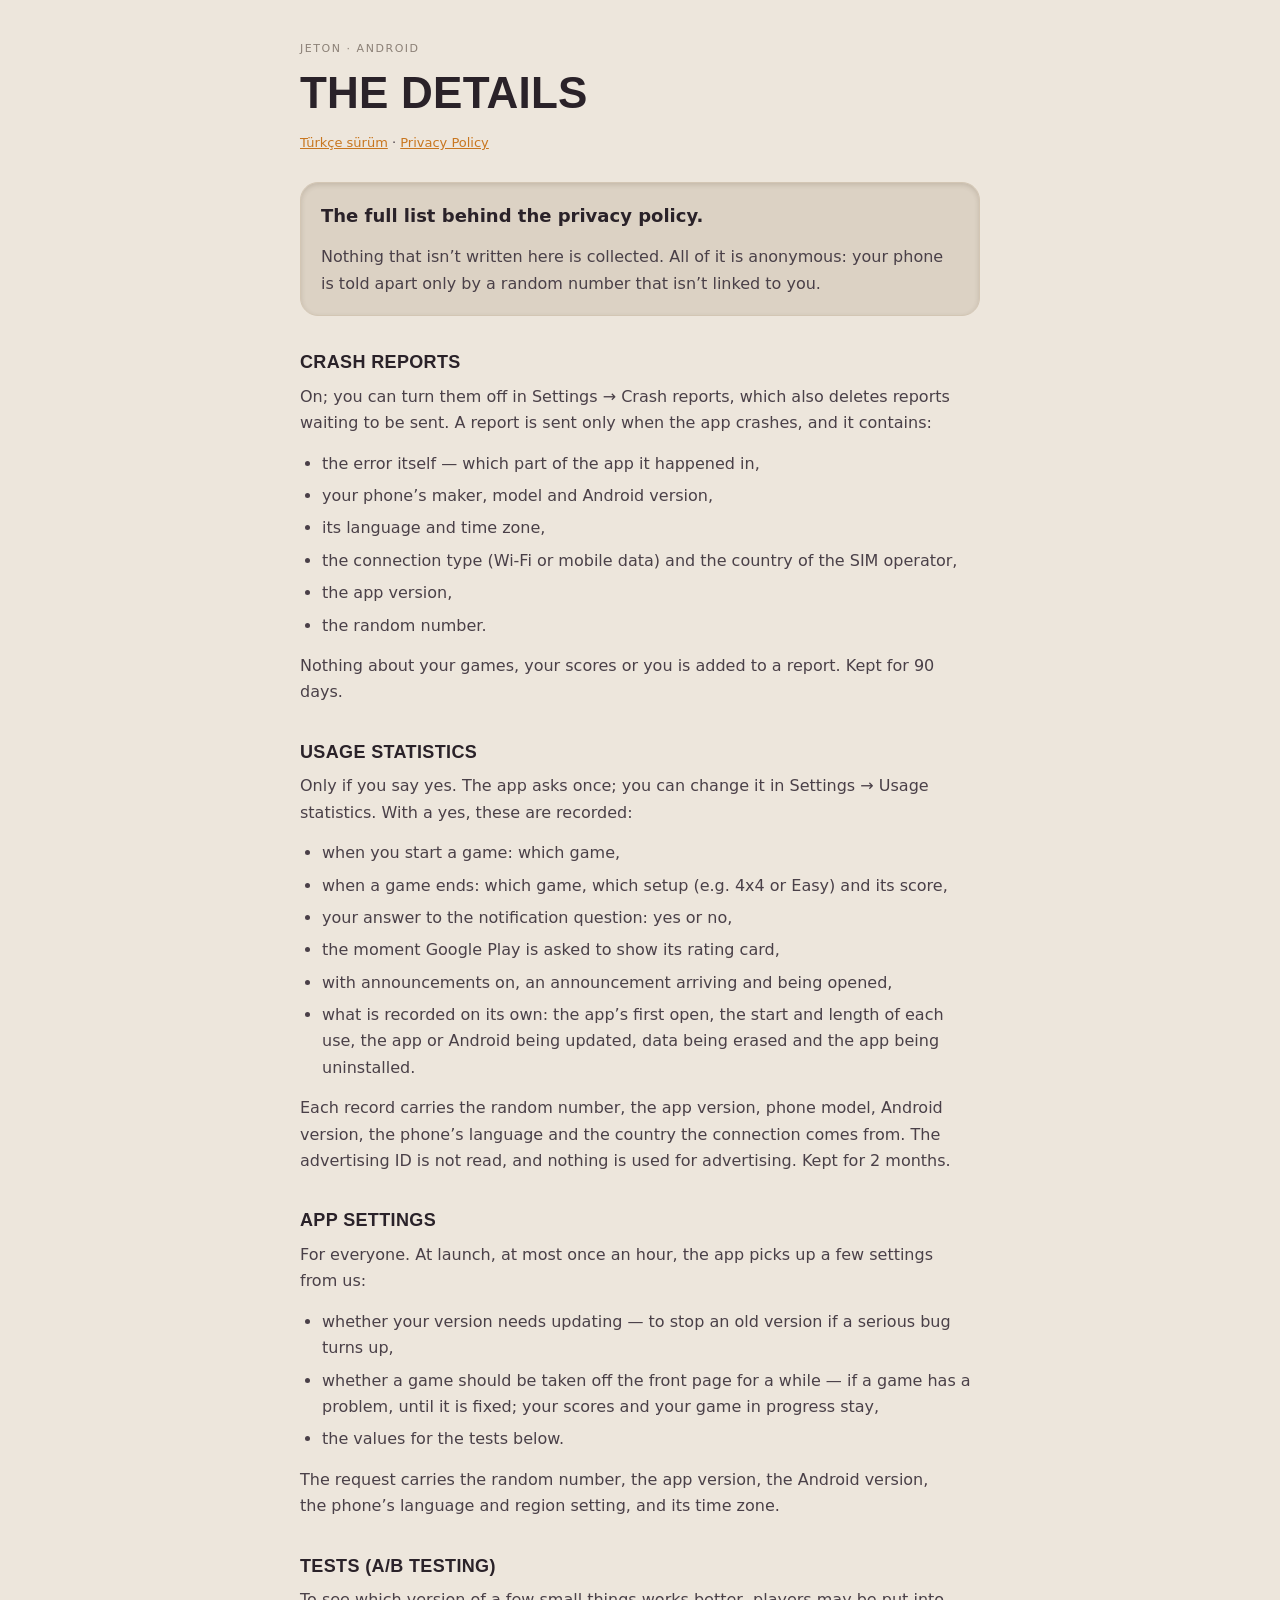
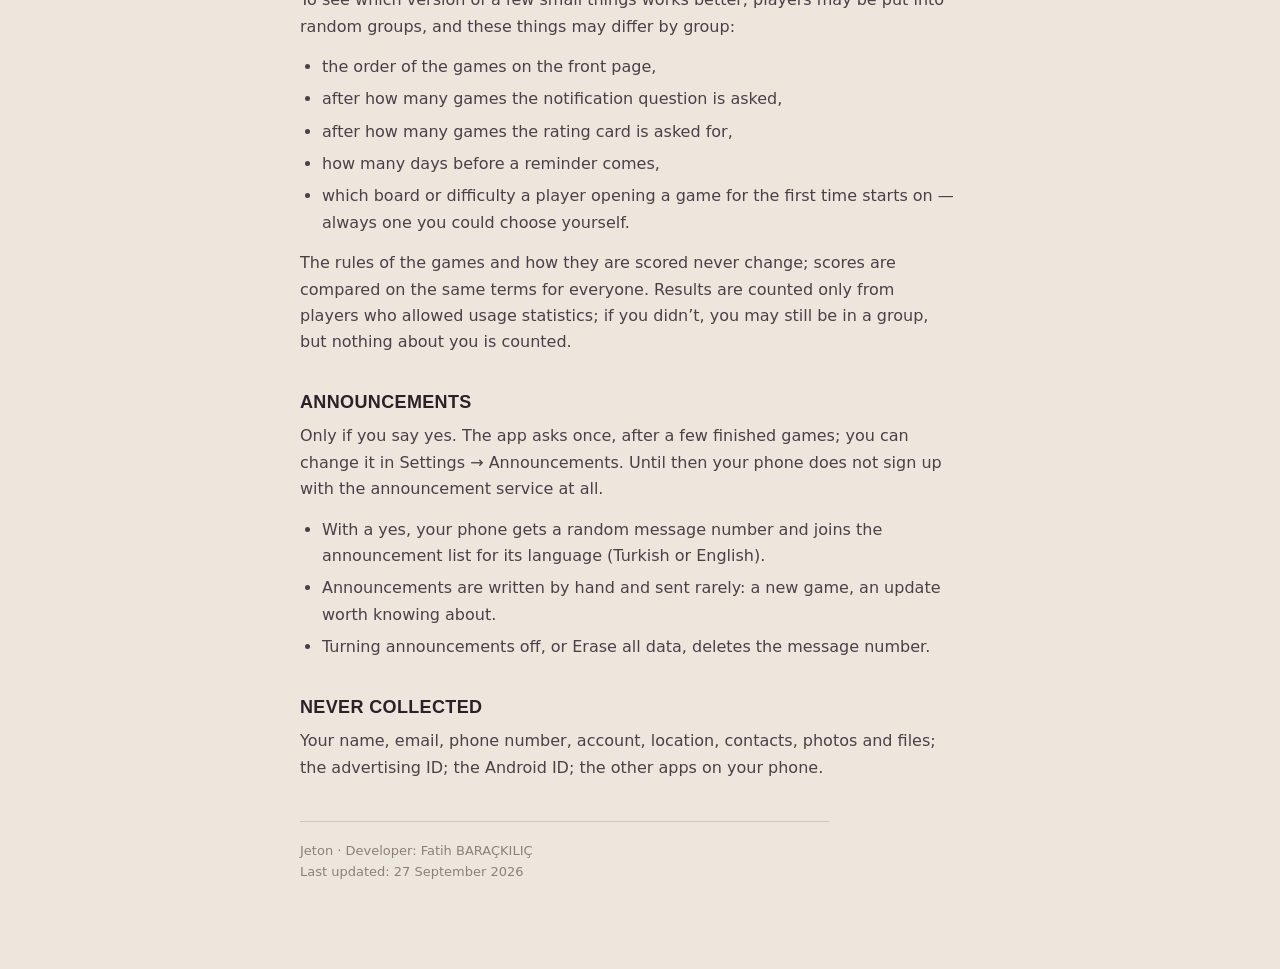
==== data-en.html @ 2e234ec6 "Say what Jeton now sends, and list it item by item on its own page The app sends crash reports, usag" ====
<!doctype html>
<html lang="en">
<head>
<meta charset="utf-8">
<meta name="viewport" content="width=device-width, initial-scale=1">
<title>Jeton — What is collected, in detail</title>
<meta name="description" content="The full list of what Jeton collects.">
<link rel="stylesheet" href="style.css">
</head>
<body>
<div class="page">

<p class="eyebrow">Jeton · Android</p>
<h1>The details</h1>
<p class="lang"><a href="veri.html">Türkçe sürüm</a> · <a href="privacy-en.html">Privacy Policy</a></p>

<div class="lede">
  <p class="big">The full list behind the privacy policy.</p>
  <p>
    Nothing that isn’t written here is collected. All of it is anonymous: your
    phone is told apart only by a random number that isn’t linked to you.
  </p>
</div>

<h2 id="crashes">Crash reports</h2>
<p>
  On; you can turn them off in Settings → Crash reports, which also deletes
  reports waiting to be sent. A report is sent only when the app crashes, and
  it contains:
</p>
<ul>
  <li>the error itself — which part of the app it happened in,</li>
  <li>your phone’s maker, model and Android version,</li>
  <li>its language and time zone,</li>
  <li>the connection type (Wi-Fi or mobile data) and the country of the SIM
    operator,</li>
  <li>the app version,</li>
  <li>the random number.</li>
</ul>
<p>Nothing about your games, your scores or you is added to a report. Kept for 90 days.</p>

<h2 id="usage">Usage statistics</h2>
<p>
  Only if you say yes. The app asks once; you can change it in Settings →
  Usage statistics. With a yes, these are recorded:
</p>
<ul>
  <li>when you start a game: which game,</li>
  <li>when a game ends: which game, which setup (e.g. 4x4 or Easy) and its
    score,</li>
  <li>your answer to the notification question: yes or no,</li>
  <li>the moment Google Play is asked to show its rating card,</li>
  <li>with announcements on, an announcement arriving and being opened,</li>
  <li>what is recorded on its own: the app’s first open, the start and length
    of each use, the app or Android being updated, data being erased and the
    app being uninstalled.</li>
</ul>
<p>
  Each record carries the random number, the app version, phone model, Android
  version, the phone’s language and the country the connection comes from. The
  advertising ID is not read, and nothing is used for advertising. Kept for 2
  months.
</p>

<h2 id="settings">App settings</h2>
<p>
  For everyone. At launch, at most once an hour, the app picks up a few
  settings from us:
</p>
<ul>
  <li>whether your version needs updating — to stop an old version if a serious
    bug turns up,</li>
  <li>whether a game should be taken off the front page for a while — if a game
    has a problem, until it is fixed; your scores and your game in progress
    stay,</li>
  <li>the values for the tests below.</li>
</ul>
<p>
  The request carries the random number, the app version, the Android version,
  the phone’s language and region setting, and its time zone.
</p>

<h2 id="tests">Tests (A/B testing)</h2>
<p>
  To see which version of a few small things works better, players may be put
  into random groups, and these things may differ by group:
</p>
<ul>
  <li>the order of the games on the front page,</li>
  <li>after how many games the notification question is asked,</li>
  <li>after how many games the rating card is asked for,</li>
  <li>how many days before a reminder comes,</li>
  <li>which board or difficulty a player opening a game for the first time
    starts on — always one you could choose yourself.</li>
</ul>
<p>
  The rules of the games and how they are scored never change; scores are
  compared on the same terms for everyone. Results are counted only from
  players who allowed usage statistics; if you didn’t, you may still be in a
  group, but nothing about you is counted.
</p>

<h2 id="announcements">Announcements</h2>
<p>
  Only if you say yes. The app asks once, after a few finished games; you can
  change it in Settings → Announcements. Until then your phone does not sign up
  with the announcement service at all.
</p>
<ul>
  <li>With a yes, your phone gets a random message number and joins the
    announcement list for its language (Turkish or English).</li>
  <li>Announcements are written by hand and sent rarely: a new game, an update
    worth knowing about.</li>
  <li>Turning announcements off, or Erase all data, deletes the message
    number.</li>
</ul>

<h2>Never collected</h2>
<p>
  Your name, email, phone number, account, location, contacts, photos and
  files; the advertising ID; the Android ID; the other apps on your phone.
</p>

<p class="meta">
  Jeton · Developer: Fatih BARAÇKILIÇ<br>
  Last updated: 27 September 2026
</p>

</div>
</body>
</html>
---- style.css ----
/* Jeton'un kendi paleti: ui/theme/CabinetColors.kt'den okundu ki sayfa ile
   uygulama birbirinden kopmasın. Açık yarısı :root'ta. */
:root {
  --shell: #EDE6DC;
  --card: #FBF7F0;
  --well: #DCD2C4;
  --line: #D3C6B4;
  --ink: #2A2229;
  --ink-muted: #4A4048;
  --ink-faint: #8C8177;
  --accent: #C8761F;
  --accent-base: #8E5013;
  --key-base: #C9BCA9;
  --well-shadow: rgba(66, 52, 34, 0.16);
  --focus: #8E5013;
  color-scheme: light dark;
}

@media (prefers-color-scheme: dark) {
  :root {
    --shell: #171216;
    --card: #241C24;
    --well: #100C10;
    --line: #3A2F3B;
    --ink: #F6EFE6;
    --ink-muted: #C6B8C1;
    --ink-faint: #8E8390;
    --accent: #F2A33C;
    --accent-base: #8E5A1B;
    --key-base: #0D090C;
    --well-shadow: rgba(0, 0, 0, 0.55);
    --focus: #F7B863;
  }
}

* { box-sizing: border-box; }

body {
  background: var(--shell);
  color: var(--ink);
  font-family: "Public Sans", system-ui, -apple-system, Segoe UI, sans-serif;
  font-size: 16px;
  line-height: 1.65;
  margin: 0;
  padding: 40px 20px 72px;
  -webkit-font-smoothing: antialiased;
}

.page {
  max-width: 680px;
  margin: 0 auto;
}

a { color: var(--accent); }

:focus-visible {
  outline: 2px solid var(--focus);
  outline-offset: 3px;
}

.eyebrow {
  font-size: 11px;
  letter-spacing: 0.14em;
  text-transform: uppercase;
  color: var(--ink-faint);
  margin: 0 0 12px;
}

h1 {
  font-family: "Archivo", "Helvetica Neue", Arial, sans-serif;
  font-weight: 800;
  text-transform: uppercase;
  letter-spacing: 0.005em;
  font-size: clamp(30px, 7vw, 44px);
  line-height: 1.05;
  margin: 0 0 16px;
}

h2 {
  font-family: "Archivo", "Helvetica Neue", Arial, sans-serif;
  font-weight: 800;
  text-transform: uppercase;
  letter-spacing: 0.02em;
  font-size: 18px;
  line-height: 1.2;
  margin: 36px 0 10px;
}

p, li { color: var(--ink-muted); }
p { margin: 0 0 14px; max-width: 64ch; }
ul { margin: 0 0 14px; padding-left: 22px; }
li { margin-bottom: 6px; }
strong { color: var(--ink); }

/* Özet, uygulamadaki kuyu: içeri gömülü tek gölge, Material yüksekliği yok. */
.lede {
  background: var(--well);
  border: 1px solid var(--line);
  border-radius: 18px;
  box-shadow: inset 0 2px 5px var(--well-shadow);
  padding: 18px 20px;
  margin: 24px 0 8px;
}

.lede p:last-child { margin-bottom: 0; }

.lede .big {
  color: var(--ink);
  font-size: 18px;
  font-weight: 600;
}

.meta {
  font-size: 13px;
  color: var(--ink-faint);
  margin-top: 40px;
  padding-top: 18px;
  border-top: 1px solid var(--line);
}

.lang {
  font-size: 13px;
  margin-bottom: 28px;
}
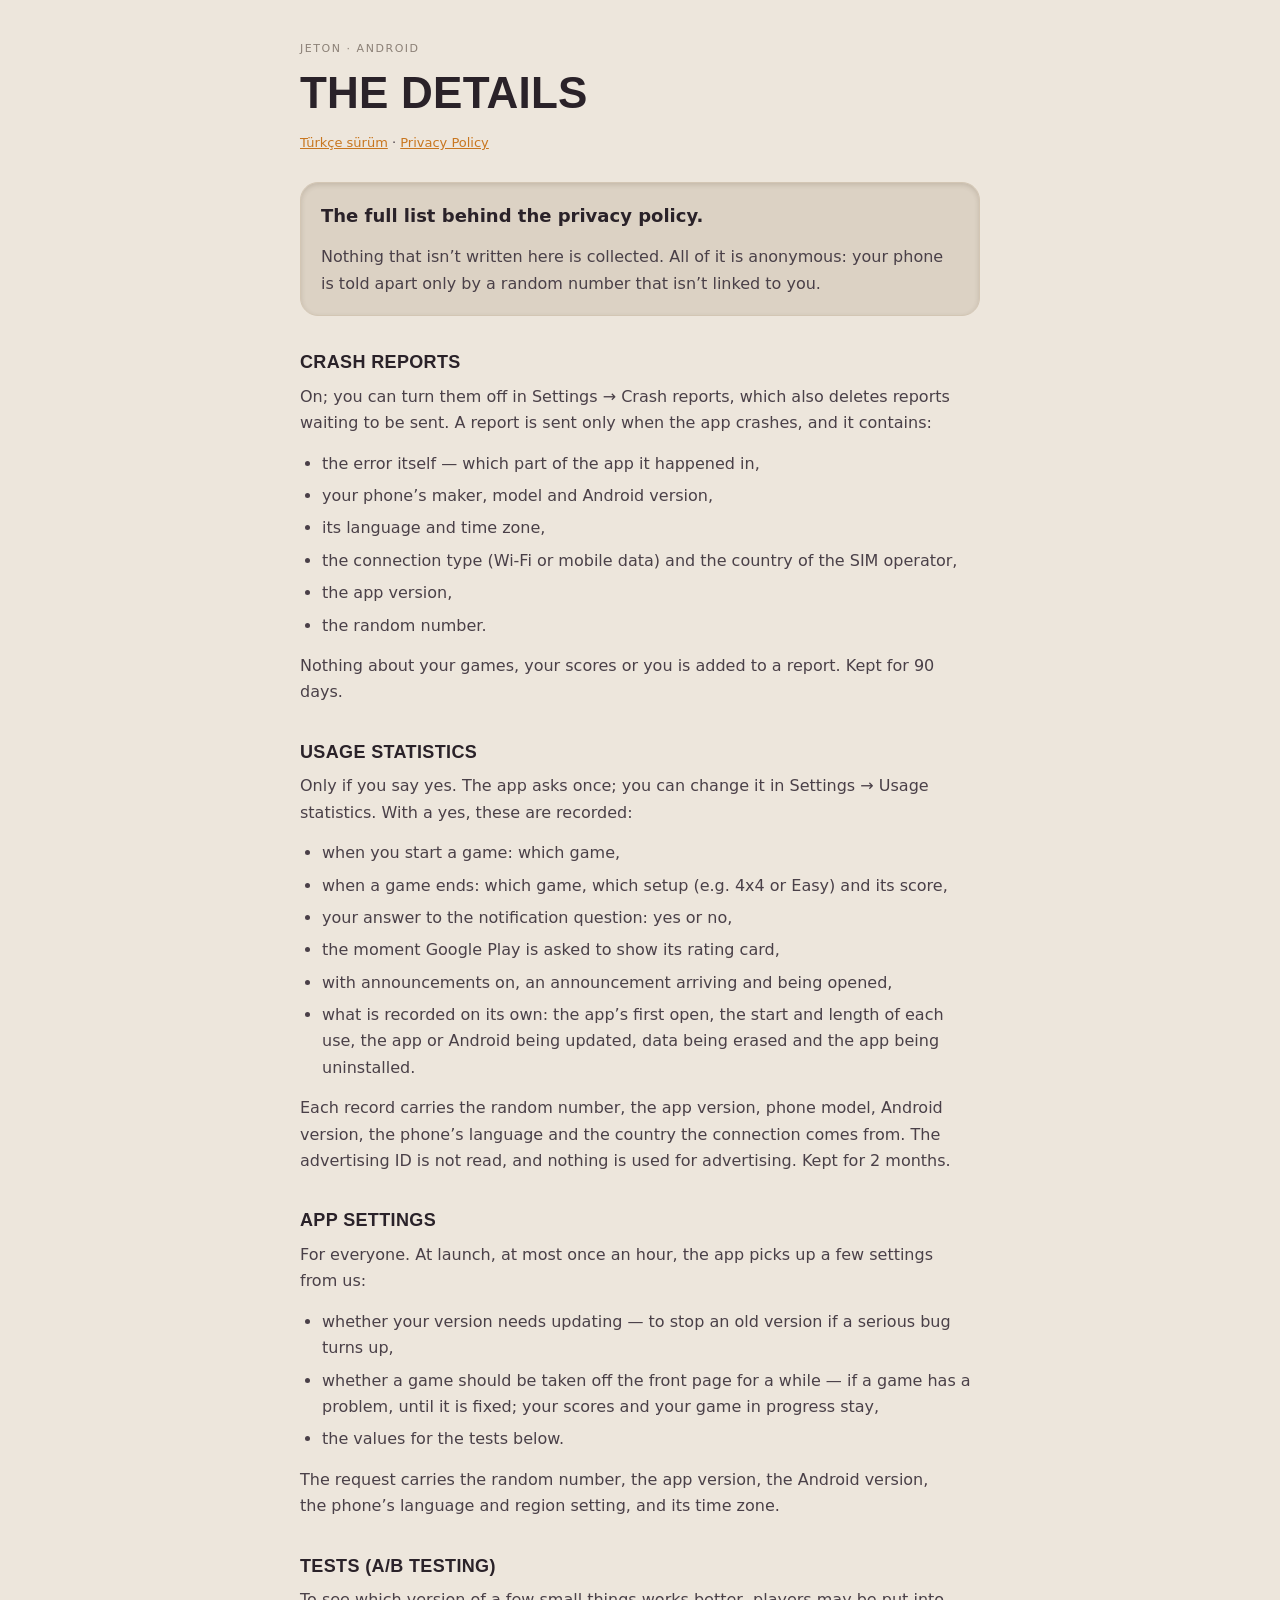
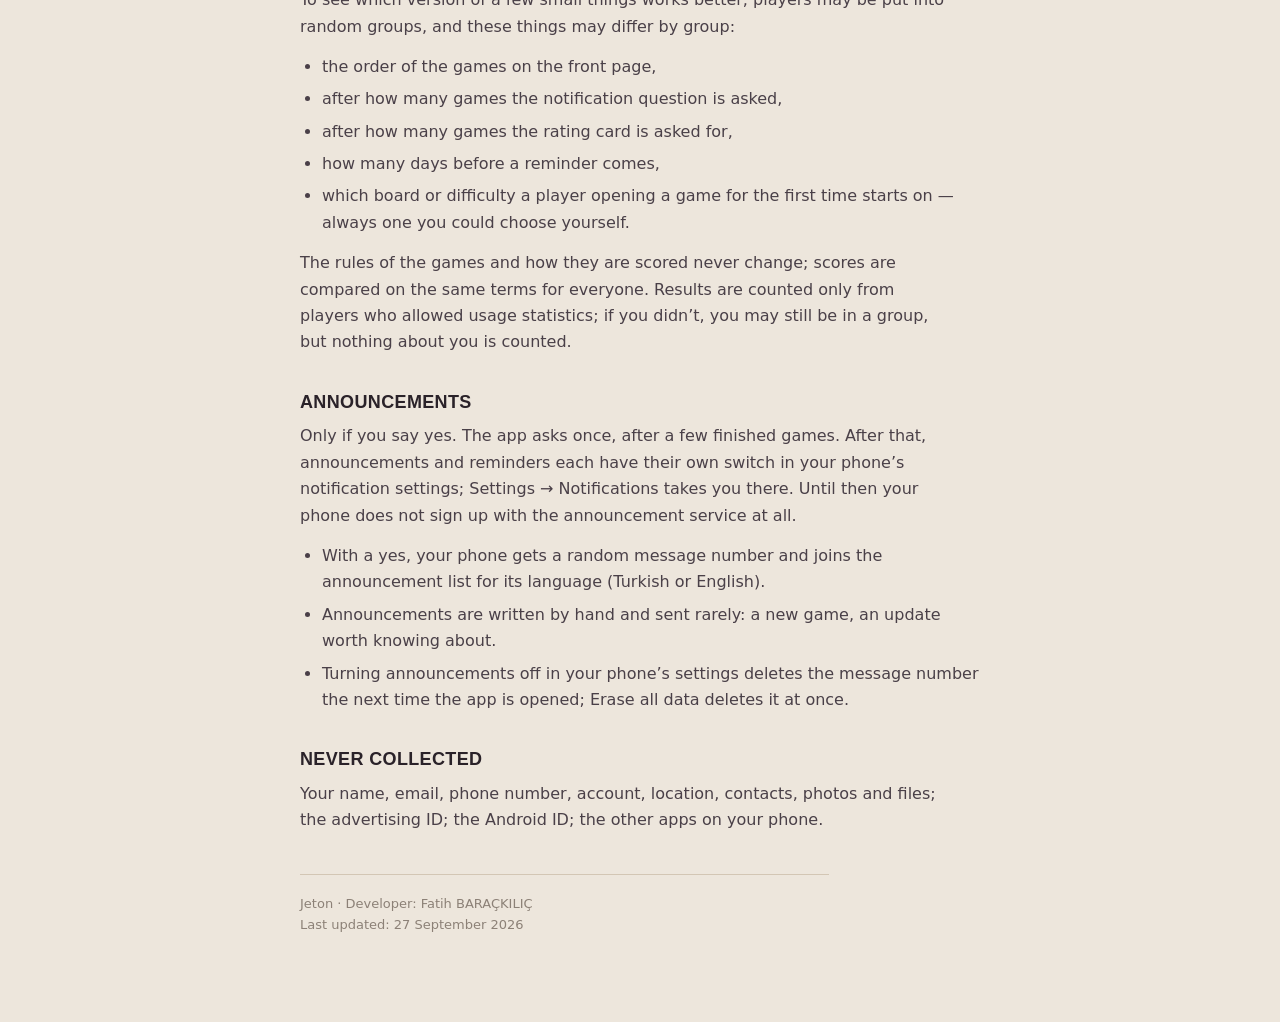
==== commit 355ff46c: "Point the announcement switches at the phone's notification settings The app no longer has switches " ====
--- a/data-en.html
+++ b/data-en.html
@@ -102,17 +102,19 @@
 
 <h2 id="announcements">Announcements</h2>
 <p>
-  Only if you say yes. The app asks once, after a few finished games; you can
-  change it in Settings → Announcements. Until then your phone does not sign up
-  with the announcement service at all.
+  Only if you say yes. The app asks once, after a few finished games. After
+  that, announcements and reminders each have their own switch in your phone’s
+  notification settings; Settings → Notifications takes you there. Until then
+  your phone does not sign up with the announcement service at all.
 </p>
 <ul>
   <li>With a yes, your phone gets a random message number and joins the
     announcement list for its language (Turkish or English).</li>
   <li>Announcements are written by hand and sent rarely: a new game, an update
     worth knowing about.</li>
-  <li>Turning announcements off, or Erase all data, deletes the message
-    number.</li>
+  <li>Turning announcements off in your phone’s settings deletes the message
+    number the next time the app is opened; Erase all data deletes it at
+    once.</li>
 </ul>
 
 <h2>Never collected</h2>
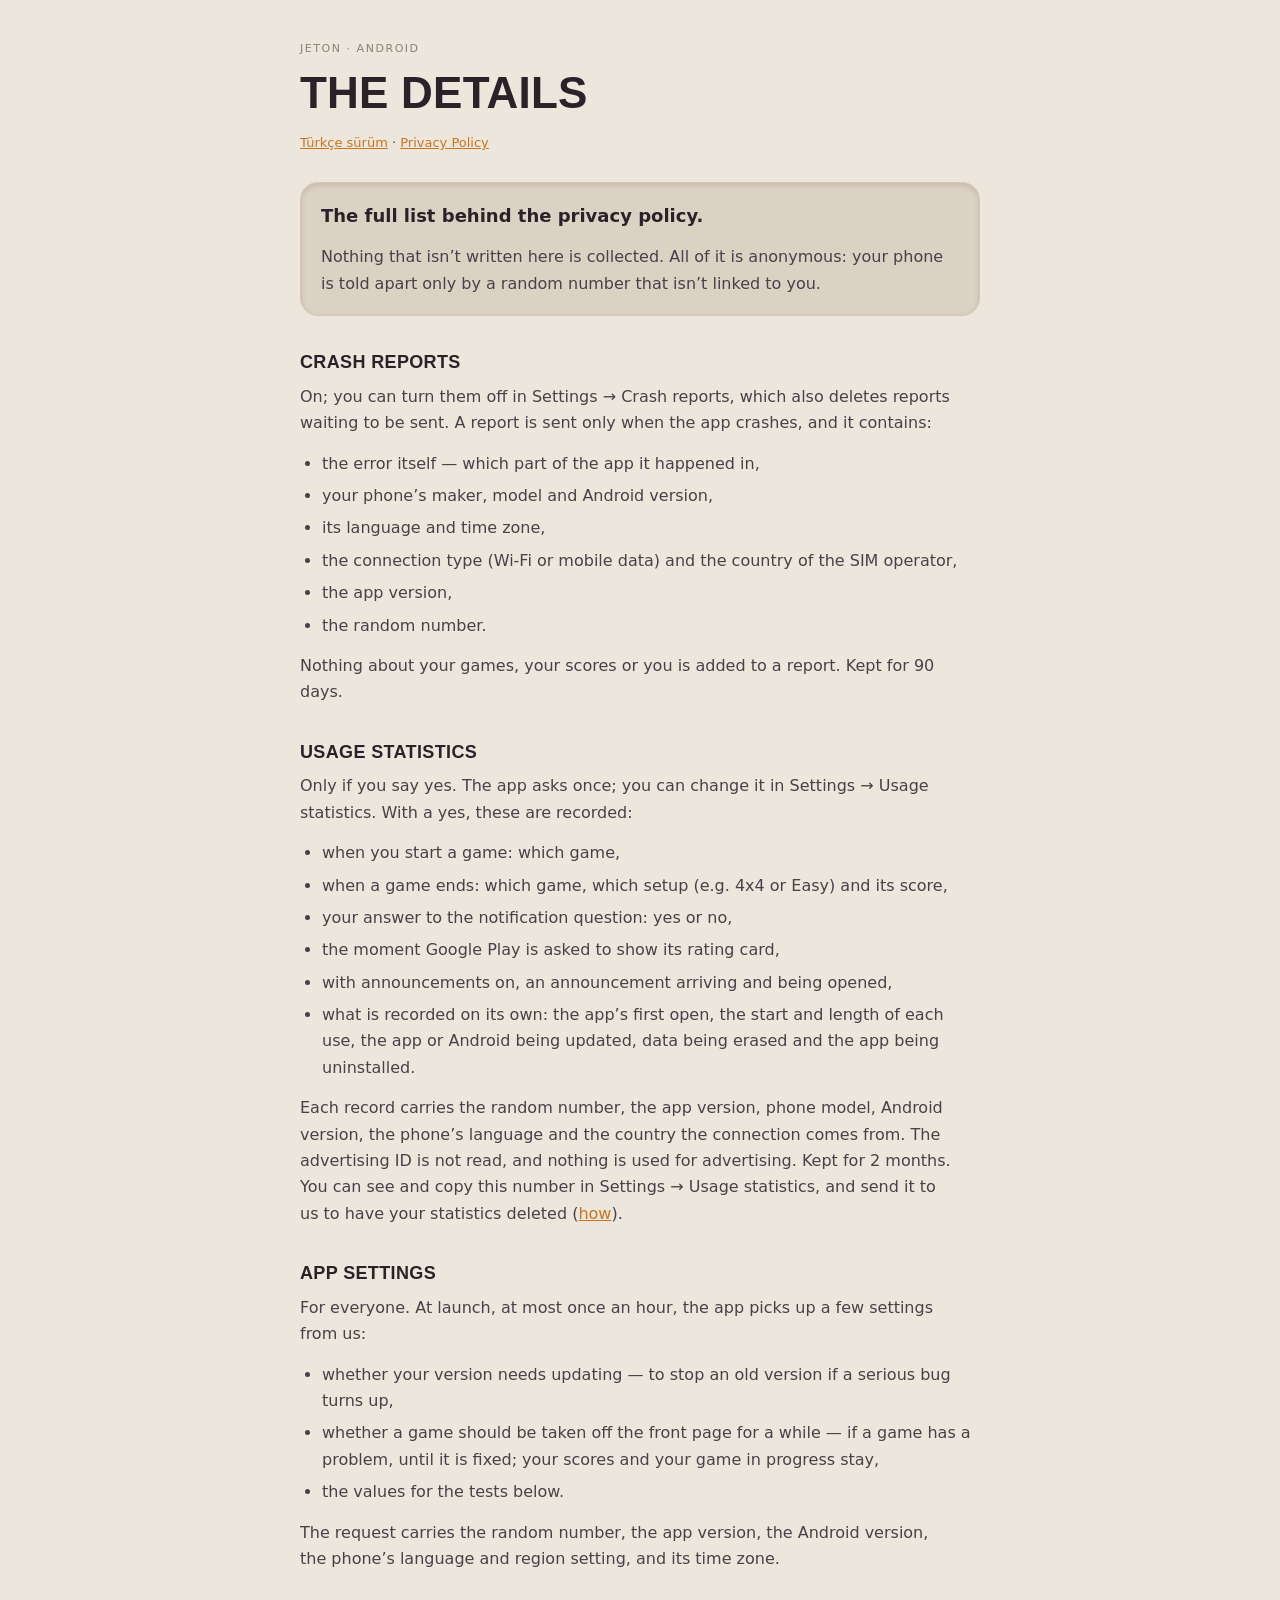
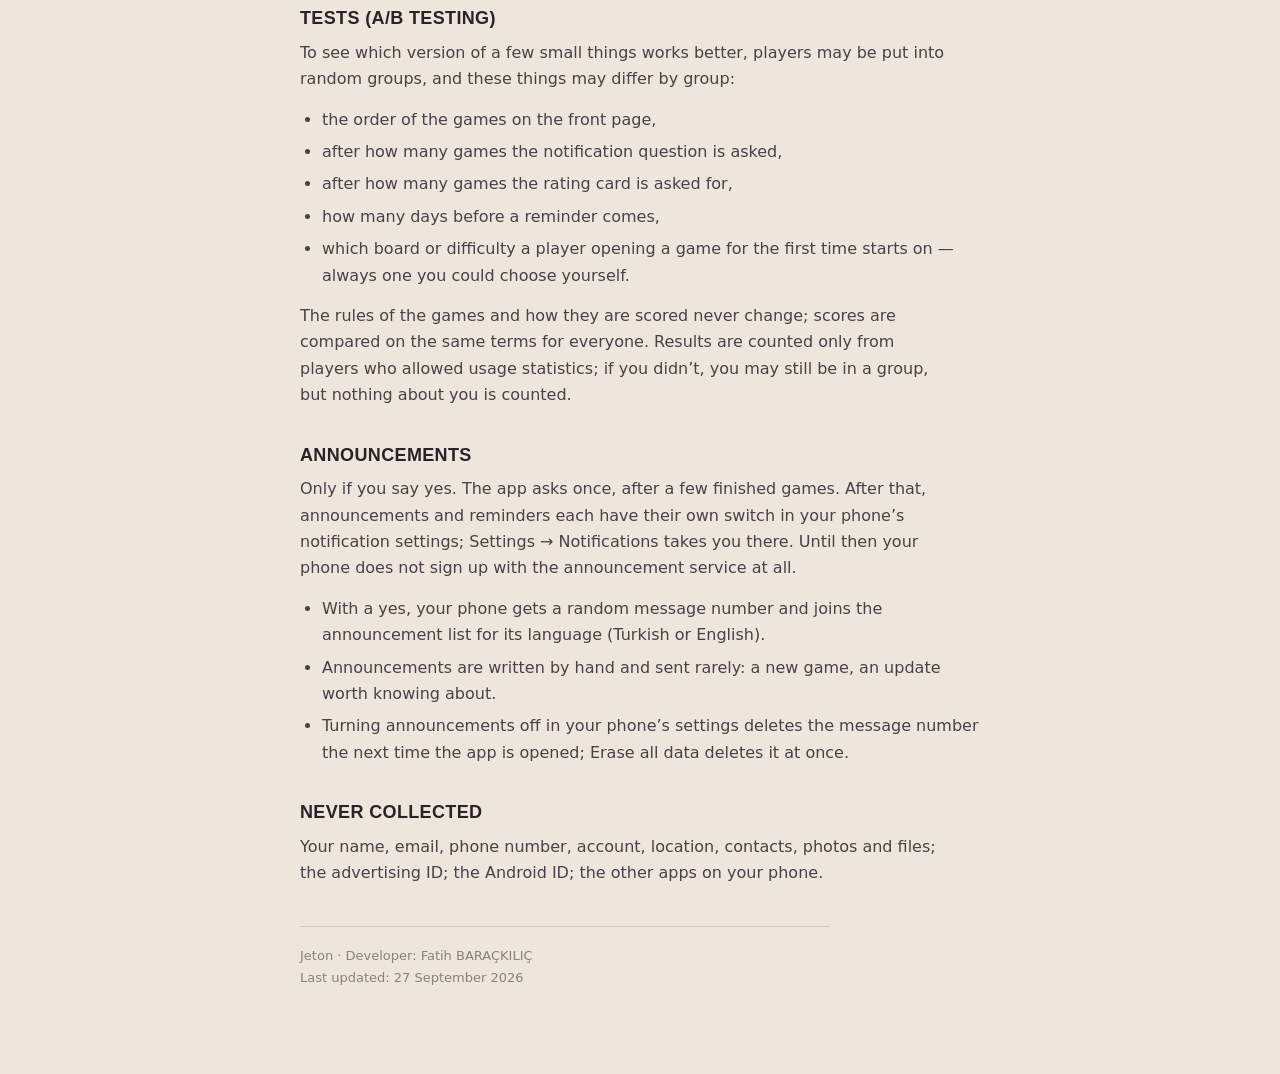
==== commit 78ab28fd: "Add a page on deleting your data, for Play's data deletion link It names the app and developer, give" ====
--- a/data-en.html
+++ b/data-en.html
@@ -59,7 +59,8 @@
   Each record carries the random number, the app version, phone model, Android
   version, the phone’s language and the country the connection comes from. The
   advertising ID is not read, and nothing is used for advertising. Kept for 2
-  months.
+  months. You can see and copy this number in Settings → Usage statistics, and
+  send it to us to have your statistics deleted (<a href="delete-en.html">how</a>).
 </p>
 
 <h2 id="settings">App settings</h2>
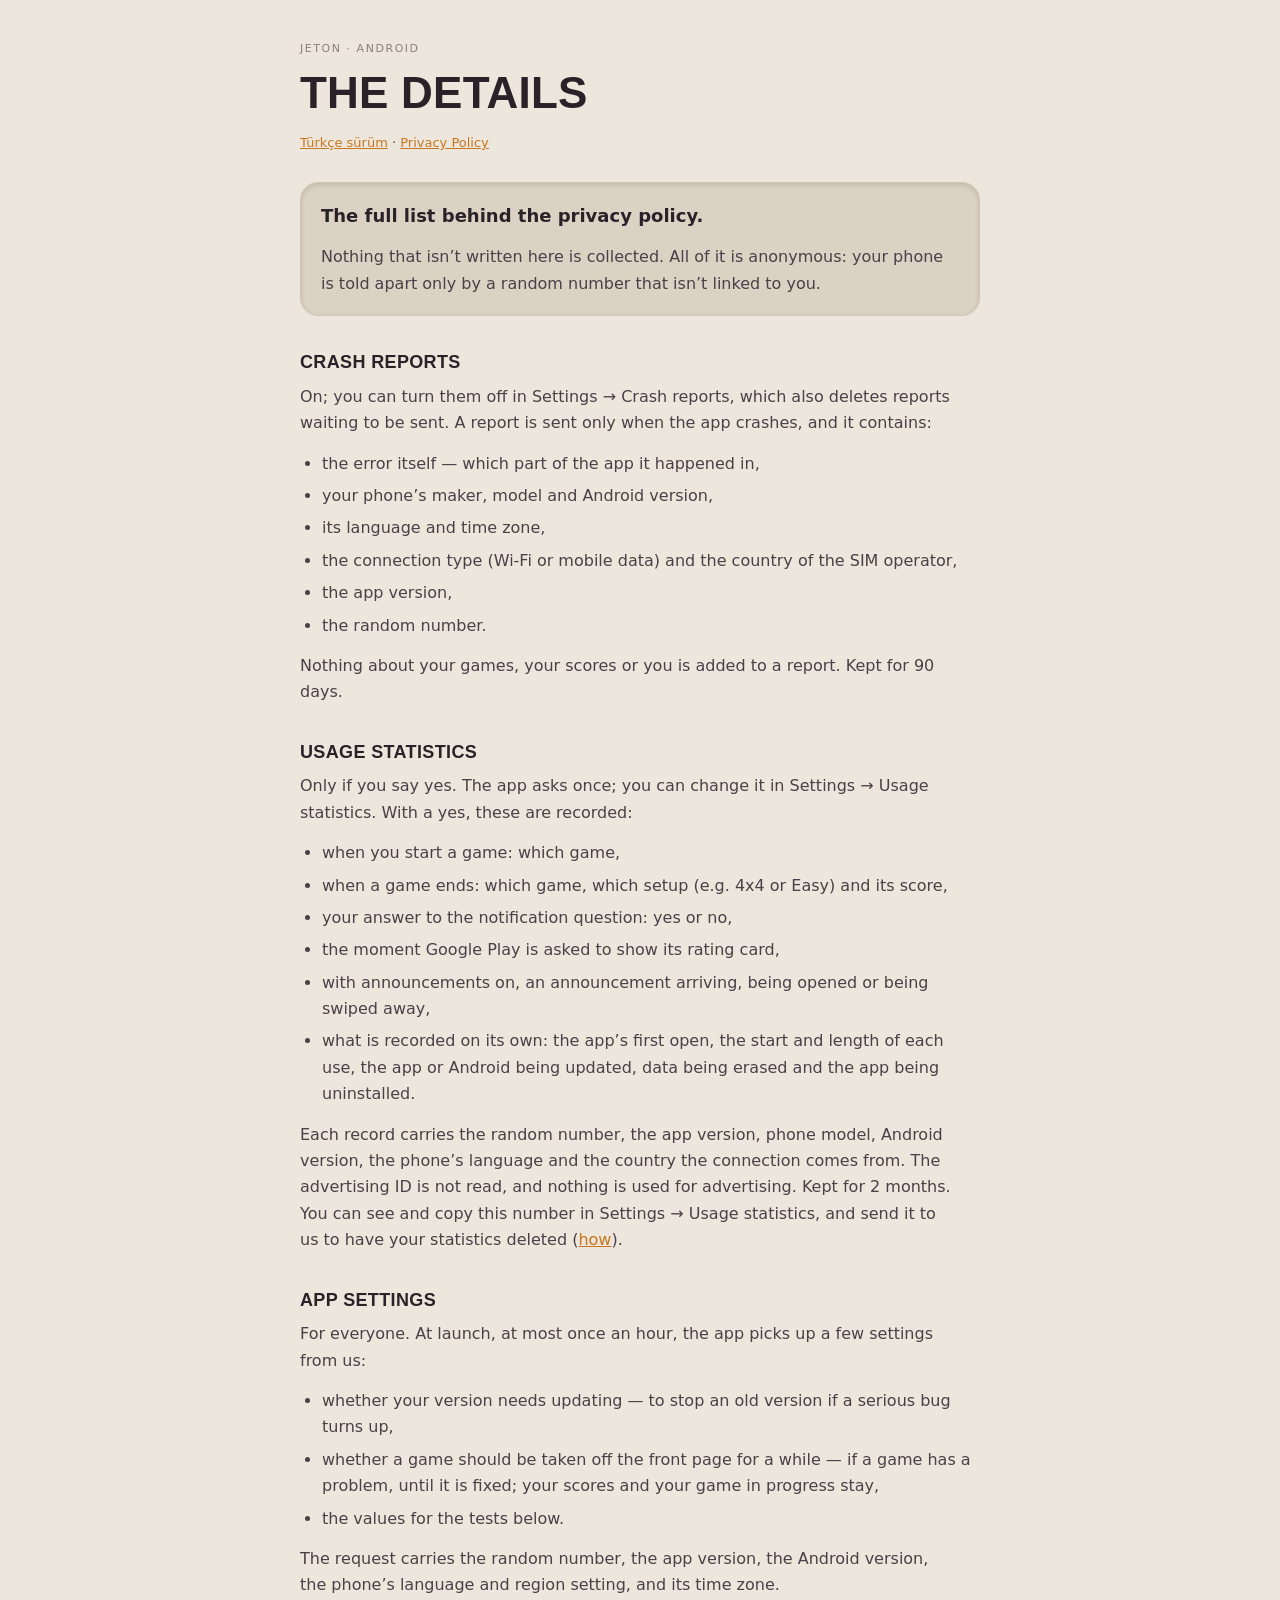
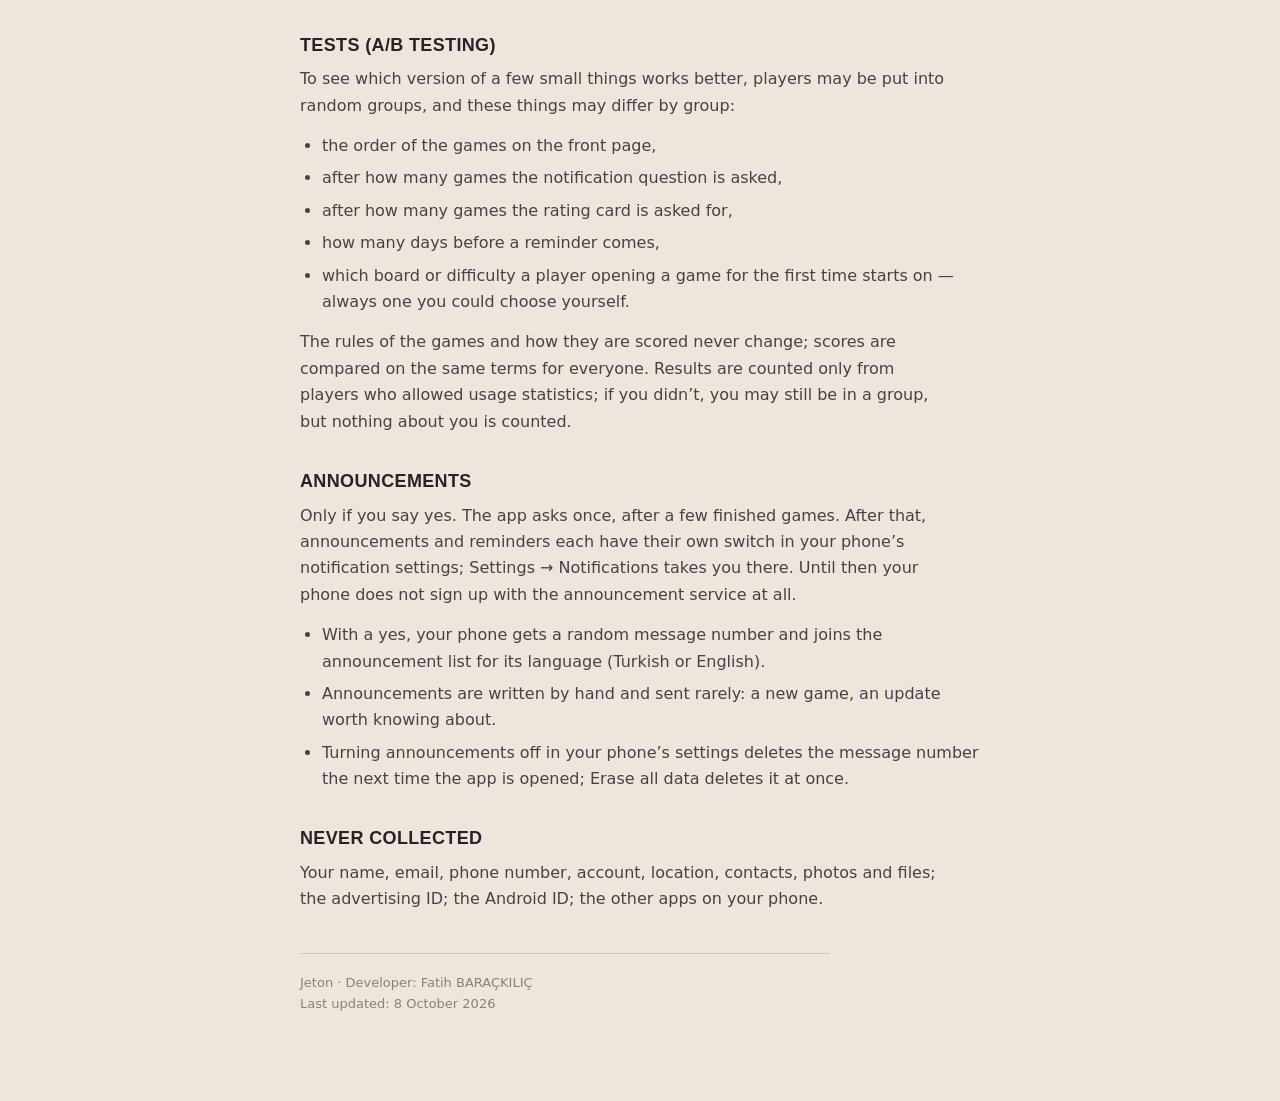
==== commit 78675305: "List an announcement being swiped away Messaging also tells Analytics when an announcement is swiped" ====
--- a/data-en.html
+++ b/data-en.html
@@ -50,7 +50,8 @@
     score,</li>
   <li>your answer to the notification question: yes or no,</li>
   <li>the moment Google Play is asked to show its rating card,</li>
-  <li>with announcements on, an announcement arriving and being opened,</li>
+  <li>with announcements on, an announcement arriving, being opened or being
+    swiped away,</li>
   <li>what is recorded on its own: the app’s first open, the start and length
     of each use, the app or Android being updated, data being erased and the
     app being uninstalled.</li>
@@ -126,7 +127,7 @@
 
 <p class="meta">
   Jeton · Developer: Fatih BARAÇKILIÇ<br>
-  Last updated: 27 September 2026
+  Last updated: 8 October 2026
 </p>
 
 </div>
